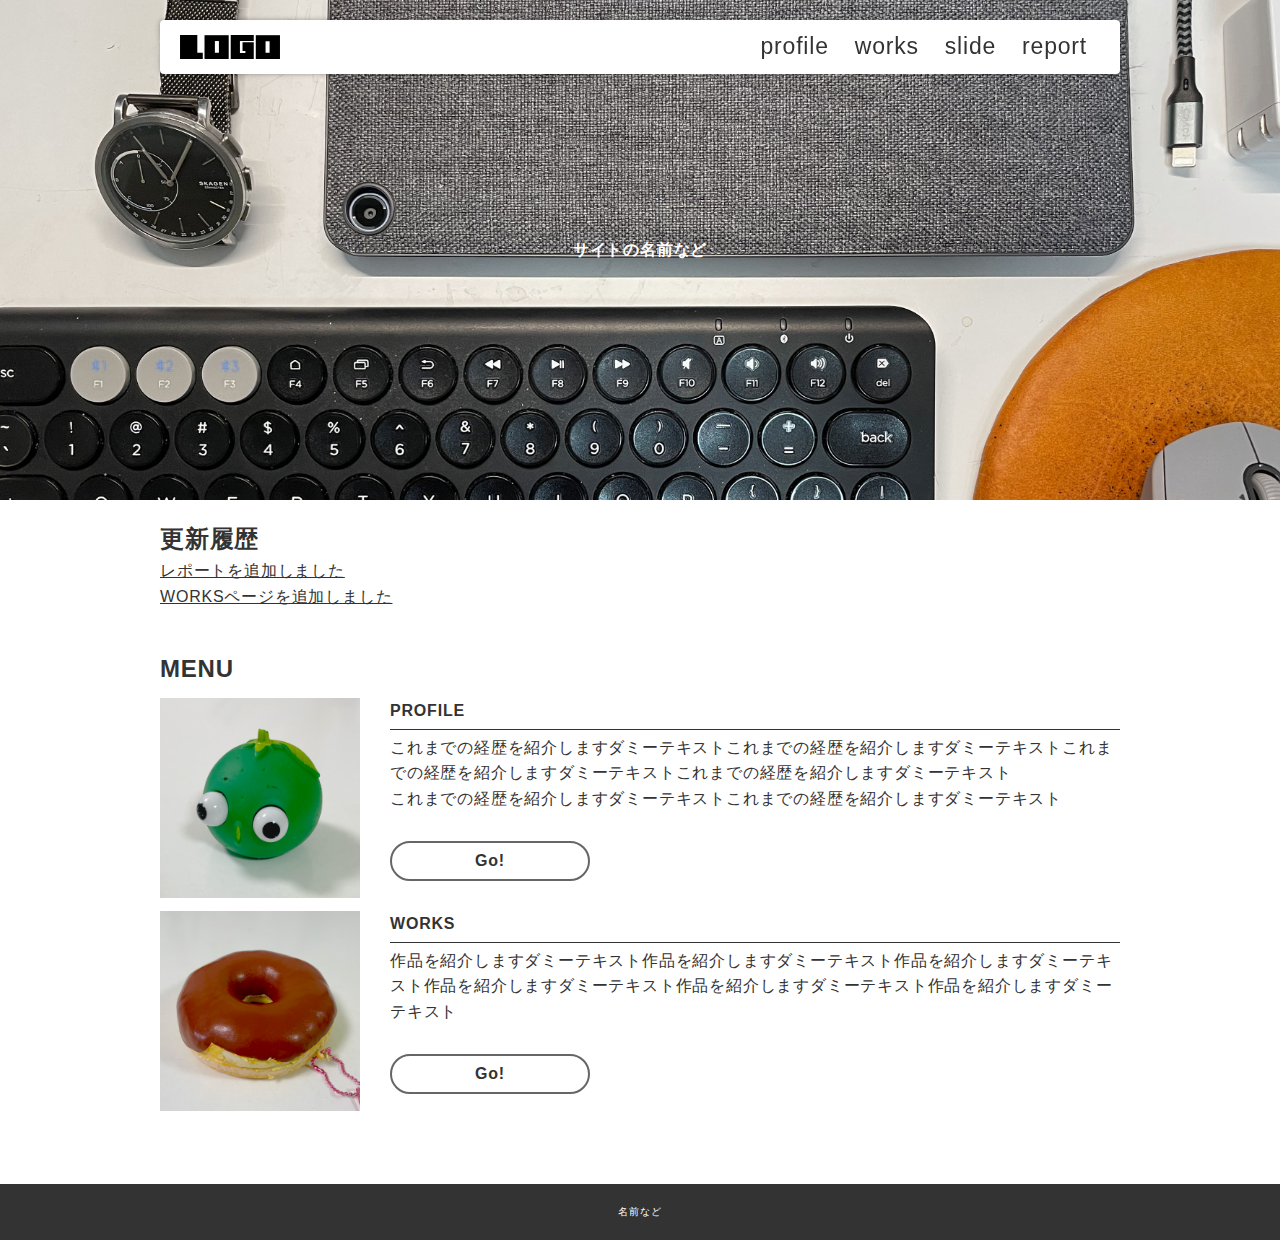
==== index.html @ d04bc8aa "Initial commit" ====
<!DOCTYPE html>
<html lang="ja">
  <head>
    <meta charset="UTF-8" />
    <meta http-equiv="X-UA-Compatible" content="IE=edge" />
    <meta name="viewport" content="width=device-width, initial-scale=1.0" />
    <link rel="stylesheet" href="./css/style.css" />

    <!-- cdnからjquery読み込み -->
    <script
      src="https://code.jquery.com/jquery-3.6.0.js"
      integrity="sha256-H+K7U5CnXl1h5ywQfKtSj8PCmoN9aaq30gDh27Xc0jk="
      crossorigin="anonymous"
    ></script>
    
    <script src="./js/main.js"></script>
    <title>トップページ</title>
  </head>
  <body>
    <header>
      <div class="inner">
        <div id="menu_btn"></div>
        <p id="header_logo">
          <a href="./index.html"><img src="./images/logo.svg" alt="" /></a>
        </p>
        <ul id="global_menu">
          <li><a href="./profile.html">profile</a></li>
          <li><a href="./works.html">works</a></li>
          <li><a href="./slide.html">slide</a></li>
          <li><a href="./report.html">report</a></li>
        </ul>
      </div>
    </header>

    <div class="top_eye_catch">サイトの名前など</div>

    <div class="contents">
      <section class="sec">
        <h2>更新履歴</h2>
        <ul>
          <li><a href="./report.html">レポートを追加しました</a></li>
          <li><a href="./works.html">WORKSページを追加しました</a></li>
        </ul>
      </section>

      <section class="sec">
        <h2>MENU</h2>
        <div class="link_menu">
          <div class="each_link">
            <div class="link_pic">
              <img src="./images/toy01.jpg" />
            </div>
            <div class="link_txt">
              <p class="link_title">PROFILE</p>
              <div>
                これまでの経歴を紹介しますダミーテキストこれまでの経歴を紹介しますダミーテキストこれまでの経歴を紹介しますダミーテキストこれまでの経歴を紹介しますダミーテキスト<br />
                これまでの経歴を紹介しますダミーテキストこれまでの経歴を紹介しますダミーテキスト
              </div>
              <a class="link_btn" href="./profile.html">Go!</a>
            </div>
          </div>

          <div class="each_link">
            <div class="link_pic">
              <img src="./images/toy02.jpg" />
            </div>
            <div class="link_txt">
              <p class="link_title">WORKS</p>
              <div>
                作品を紹介しますダミーテキスト作品を紹介しますダミーテキスト作品を紹介しますダミーテキスト作品を紹介しますダミーテキスト作品を紹介しますダミーテキスト作品を紹介しますダミーテキスト
              </div>
              <a class="link_btn" href="./works.html">Go!</a>
            </div>
          </div>
        </div>
      </section>
    </div>

    <footer>名前など</footer>
  </body>
</html>
---- css/style.css ----
@charset "UTF-8";
/*======================================================
基本 全体の設定
======================================================*/
* {
  box-sizing: border-box;
  margin: 0;
  padding: 0;
}

html,
body {
  height: 100%;
  font-feature-settings: "palt";
  background-color: #fff;
  position: relative;
}

body {
  font-size: 16px;
  line-height: 1.6;
  font-family: "游ゴシック体", YuGothic, "游ゴシック", "Yu Gothic", "ヒラギノ角ゴ ProN W3", "Hiragino Kaku Gothic ProN", "メイリオ", Meiryo, sans-serif;
  color: #333333;
  letter-spacing: 0.05em;
}

a {
  color: inherit;
  transition: 0.3s all;/* 値が変わった場合、0.3秒かけて変化する */
}

/* a:hoverはマウスオーバーしたときのセレクタ */
a:hover {
  opacity: 0.7;
}

/* 画像は親要素からはみ出さないように最大幅を100%に */
img {
  max-width: 100%;
  height: auto;
}

/* リストの先頭に・がつかないように */
li {
  list-style: none;
}

@media (min-width: 901px) {
  .sp_only {
    display: none !important;
  }
}

@media (max-width: 900px) {
  .pc_only {
    display: none !important;
  }
}




/*======================================================
header
======================================================*/
header {
  position: fixed;/* position: fixedにするとスクロールしても同じ位置に表示される */
  z-index: 2; /* z-indexはレイヤーの前後関係。数字が大きくなるほど手前 */
  max-width: 1000px;/* max-widthは最大幅 ウィンドウが小さくなればそれに合わせてせまくなる */
  top: 0;
  left: 0;
  right: 0;
  margin: auto;
}

header a {
  display: block;
  text-decoration: none;/* a要素にもともと付く下線をなしに */
}

header .inner {
  background-color: #fff;
  position: relative;
  display: flex;
  justify-content: space-between;
  padding: 15px 20px;
  box-shadow: 0px 0px 5px rgba(0, 0, 0, 0.35);
  border-radius: 4px;
  margin: 20px;
}

/* ロゴ */
#header_logo img {
  display: block;
  width: 100px;
}

/* メニュー */
#global_menu {
  display: flex;
  font-size: 23px;
  position: relative;
}



#global_menu a {
  padding: 0px 13px;
  line-height: 1;
  position: relative;
}

#global_menu li {
  position: relative;
}

#global_menu li.current::before {
  content: "";
  bottom: 2px;
  position: absolute;
  width: 100%;
  height: 10px;
  background-color: #ccc;
}

#menu_btn{
  position: absolute;
  width: 40px;
  height: 40px;
  border-radius: 20px;
  right: 10px;
  top: 7px;
  background-color: #ccc;
  z-index: 30;
  cursor: pointer;
  display: none;
}

/* レスポンシブ */
@media (max-width: 900px) {
  header .inner {
    flex-direction: column;
  }

  #global_menu {
    flex-direction: column;
    display: none;
  }

  .open_menu #global_menu {
    display: flex;
  }

  #global_menu li a{
    padding: 10px 0;
    text-align: center;
  }

  #menu_btn{
    display: block;
  }
}

/*======================================================
footer
======================================================*/
footer {
  background-color: #333;
  color: #fff;
  text-align: center;
  padding: 20px;
  font-size: 10px;
}


/*======================================================
コンテンツ共通
======================================================*/

body.contents_page {/* classにcontents_pageが指定されているbodyタグ */
  padding-top: 100px;
}

.sec{
  margin-bottom: 40px;
}

.contents {
  max-width: 1000px;
  min-height: 600px;
  padding: 20px;
  margin: auto;
}

/* =================================================
トップページ
================================================= */
.top_eye_catch {
  height: 500px;
  color: #fff;
  font-weight: bold;
  background-image: url(../images/top.jpg);/* 背景画像 */
  background-size: cover;/* 背景画像のサイズ 要素いっぱいに表示 */
  background-position: center center;/* 背景画像の位置 */
  background-attachment: fixed;/* スクロールしたときの背景画像の位置 固定 */
  
  /* 上下左右中央テクニック https://ics.media/entry/17522/ */
  display: flex;
  align-items: center;
  justify-content: center;
}

.link_menu{
  padding-top: 10px;
}

.each_link{
  display: flex;
}

.each_link .link_pic{
  width: 200px;
}

.each_link .link_txt{
  margin-left: 30px;
  flex: 1;
}

.each_link .link_title{
  font-weight: bold;
  padding-bottom: 5px;
  margin-bottom: 5px;
  border-bottom: 1px solid #333;
}

a.link_btn{
  text-decoration: none;
  font-weight: bold;
  display: block;
  margin: 30px 0;
  border: 2px solid #666;
  padding: 5px;
  text-align: center;
  border-radius: 50px;
  width: 200px;
}

a.link_btn:hover{/* classがlink_btnのaタグのマウスオーバー時 */
  opacity: 1;/* 半透明にならないように上書き */
  border-radius: 0;
  color: #fff;
  background-color: #333;
}

/* =================================================
worksページ
================================================= */

.thumb_list {
  display: flex;
  flex-wrap: wrap;
  margin: 0 -10px;
}

.thumb_list li {
  width: 25%;
  padding: 10px;
}

@media (max-width: 900px) {
  .thumb_list li {
    width: 50%;
  }
}

@media (max-width: 500px) {
  .thumb_list li {
    width: 100%;
  }
}

.thumb_list li a {
  display: block;
  height: 120px;
  border: 1px solid #ccc;
  opacity: 1;
  overflow: hidden;/* はみ出た部分は隠す */
}

.thumb_list li a img {
  display: block;
  width: 100%;
  height: 100%;
  object-fit: cover;
  object-position: center center;
  
  transition: 0.4s all;
}

/* マウスオーバー時、中の画像が1.3倍になって10度傾く */
.thumb_list li a:hover img{
  transform: scale(1.3) rotate(10deg);
}

/*======================================================
reportページ
======================================================*/

.report_eye_catch {
  height: 300px;
  background-image: url(../images/report.jpg);
  background-size: cover;
  background-position: center center;
  display: flex;
  align-items: center;
  justify-content: center;
  color: #fff;
  font-weight: bold;
}

.report {
  border: 1px solid #ccc;
  padding: 40px;
}

.report .outline {
  margin-bottom: 40px;
  display: flex;
}

@media (max-width: 900px) {
  .report .outline {
    display: block;
  }
}

.report .outline .pic {
  width: 45%;
  border: 3px solid #999;
}

.report .outline .txt {
  flex: 1;
  padding-left: 20px;
}

.report h1 {
  margin-bottom: 20px;
  padding-left: 10px;
  border-left: 5px solid #ff9a02;
}

.ex_link {
  display: inline-block;
  position: relative;
  padding: 4px;
  padding-left: 26px;
}

.ex_link::before {
  box-sizing: border-box;
  content: "";
  display: block;
  width: 20px;
  height: 14px;
  border: 3px solid #666;
  border-radius: 3px;
  position: absolute;
  left: 0;
  top: 0;
  bottom: 0;
  margin: auto;
}

/* =================================================
profileページ
================================================= */
.profile_container{
  writing-mode: vertical-rl;
  width: 100%;
  height: 300px;
  overflow: auto;
}

.profile_container h3{
  margin-right: 30px;
}



/*======================================================
汎用
======================================================*/
.mb_m {
  margin-bottom: 20px;
}
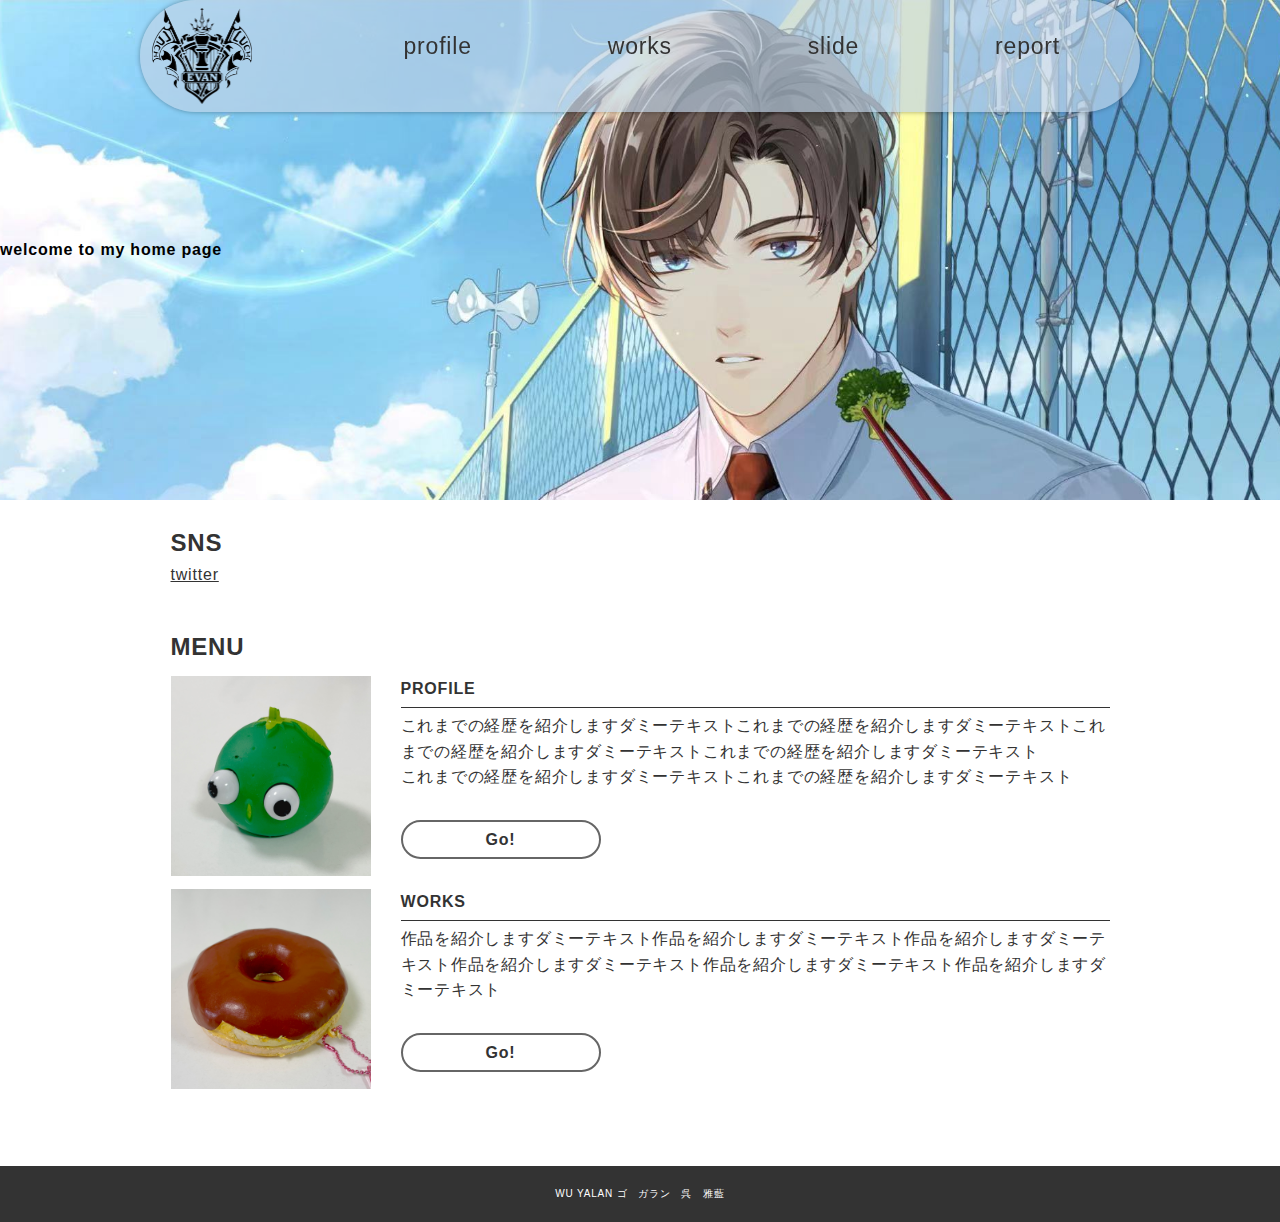
==== commit 04baf9ee: "Update index.html" ====
--- a/index.html
+++ b/index.html
@@ -21,7 +21,7 @@
       <div class="inner">
         <div id="menu_btn"></div>
         <p id="header_logo">
-          <a href="./index.html"><img src="./images/logo.svg" alt="" /></a>
+          <a href="./index.html"><img src="./images/666.png" alt="" /></a>
         </p>
         <ul id="global_menu">
           <li><a href="./profile.html">profile</a></li>
@@ -32,14 +32,13 @@
       </div>
     </header>
 
-    <div class="top_eye_catch">サイトの名前など</div>
+    <div class="top_eye_catch">welcome to my home page</div>
 
     <div class="contents">
       <section class="sec">
-        <h2>更新履歴</h2>
+        <h2>SNS</h2>
         <ul>
-          <li><a href="./report.html">レポートを追加しました</a></li>
-          <li><a href="./works.html">WORKSページを追加しました</a></li>
+          <li><a href="https://twitter.com/home">twitter</a></li>
         </ul>
       </section>
 
@@ -76,6 +75,6 @@
       </section>
     </div>
 
-    <footer>名前など</footer>
+    <footer>WU YALAN ゴ　ガラン　呉　雅藍</footer>
   </body>
 </html>
--- a/css/style.css
+++ b/css/style.css
@@ -79,14 +79,14 @@
 }
 
 header .inner {
-  background-color: #fff;
+  background-color: #bfd2e6ab;
   position: relative;
   display: flex;
   justify-content: space-between;
-  padding: 15px 20px;
+  padding: 8px 12px;
   box-shadow: 0px 0px 5px rgba(0, 0, 0, 0.35);
-  border-radius: 4px;
-  margin: 20px;
+  border-radius: 100px;
+  margin: 0px;
 }
 
 /* ロゴ */
@@ -105,7 +105,7 @@
 
 
 #global_menu a {
-  padding: 0px 13px;
+  padding: 27px 68px;
   line-height: 1;
   position: relative;
 }
@@ -186,9 +186,9 @@
 }
 
 .contents {
-  max-width: 1000px;
+  max-width: 987px;
   min-height: 600px;
-  padding: 20px;
+  padding: 24px;
   margin: auto;
 }
 
@@ -197,9 +197,9 @@
 ================================================= */
 .top_eye_catch {
   height: 500px;
-  color: #fff;
+  color: #000;
   font-weight: bold;
-  background-image: url(../images/top.jpg);/* 背景画像 */
+  background-image: url(../images/cc.jpg);/* 背景画像 */
   background-size: cover;/* 背景画像のサイズ 要素いっぱいに表示 */
   background-position: center center;/* 背景画像の位置 */
   background-attachment: fixed;/* スクロールしたときの背景画像の位置 固定 */
@@ -207,7 +207,7 @@
   /* 上下左右中央テクニック https://ics.media/entry/17522/ */
   display: flex;
   align-items: center;
-  justify-content: center;
+  justify-content: ;
 }
 
 .link_menu{
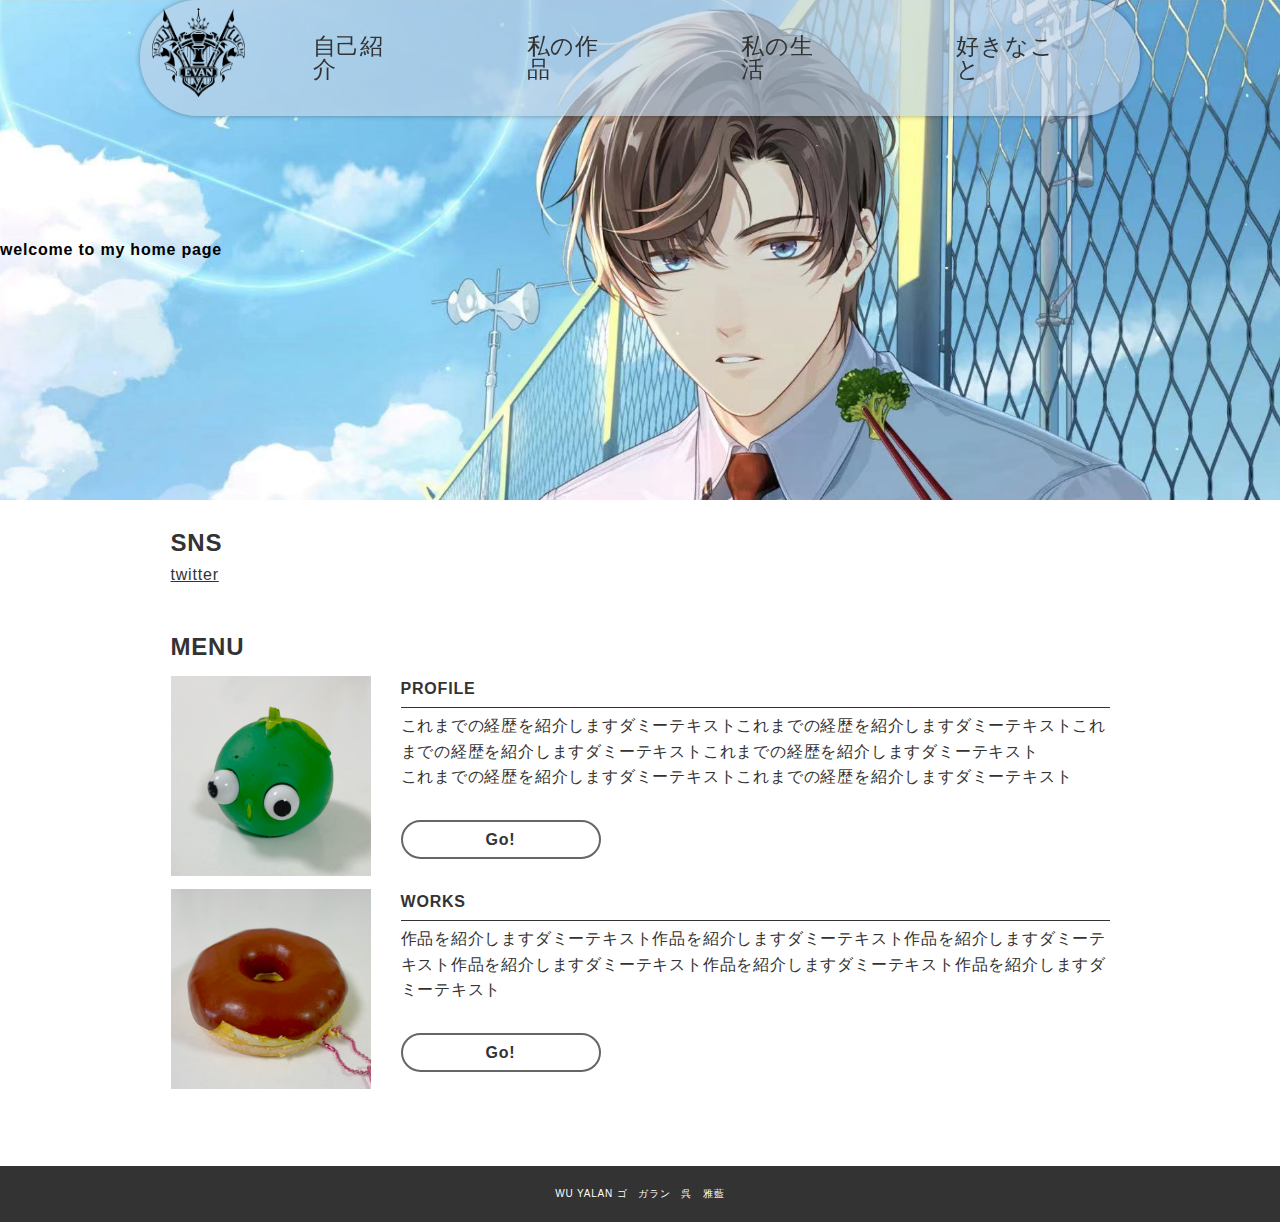
==== commit 2c5fa1b6: "Update index.html" ====
--- a/index.html
+++ b/index.html
@@ -24,10 +24,10 @@
           <a href="./index.html"><img src="./images/666.png" alt="" /></a>
         </p>
         <ul id="global_menu">
-          <li><a href="./profile.html">profile</a></li>
-          <li><a href="./works.html">works</a></li>
-          <li><a href="./slide.html">slide</a></li>
-          <li><a href="./report.html">report</a></li>
+          <li><a href="./profile.html">自己紹介</a></li>
+          <li><a href="./works.html">私の作品</a></li>
+          <li><a href="./slide.html">私の生活</a></li>
+          <li><a href="./report.html">好きなこと</a></li>
         </ul>
       </div>
     </header>
@@ -38,7 +38,7 @@
       <section class="sec">
         <h2>SNS</h2>
         <ul>
-          <li><a href="https://twitter.com/home">twitter</a></li>
+          <li><a href="https://twitter.com/ookimidori">twitter</a></li>
         </ul>
       </section>
 
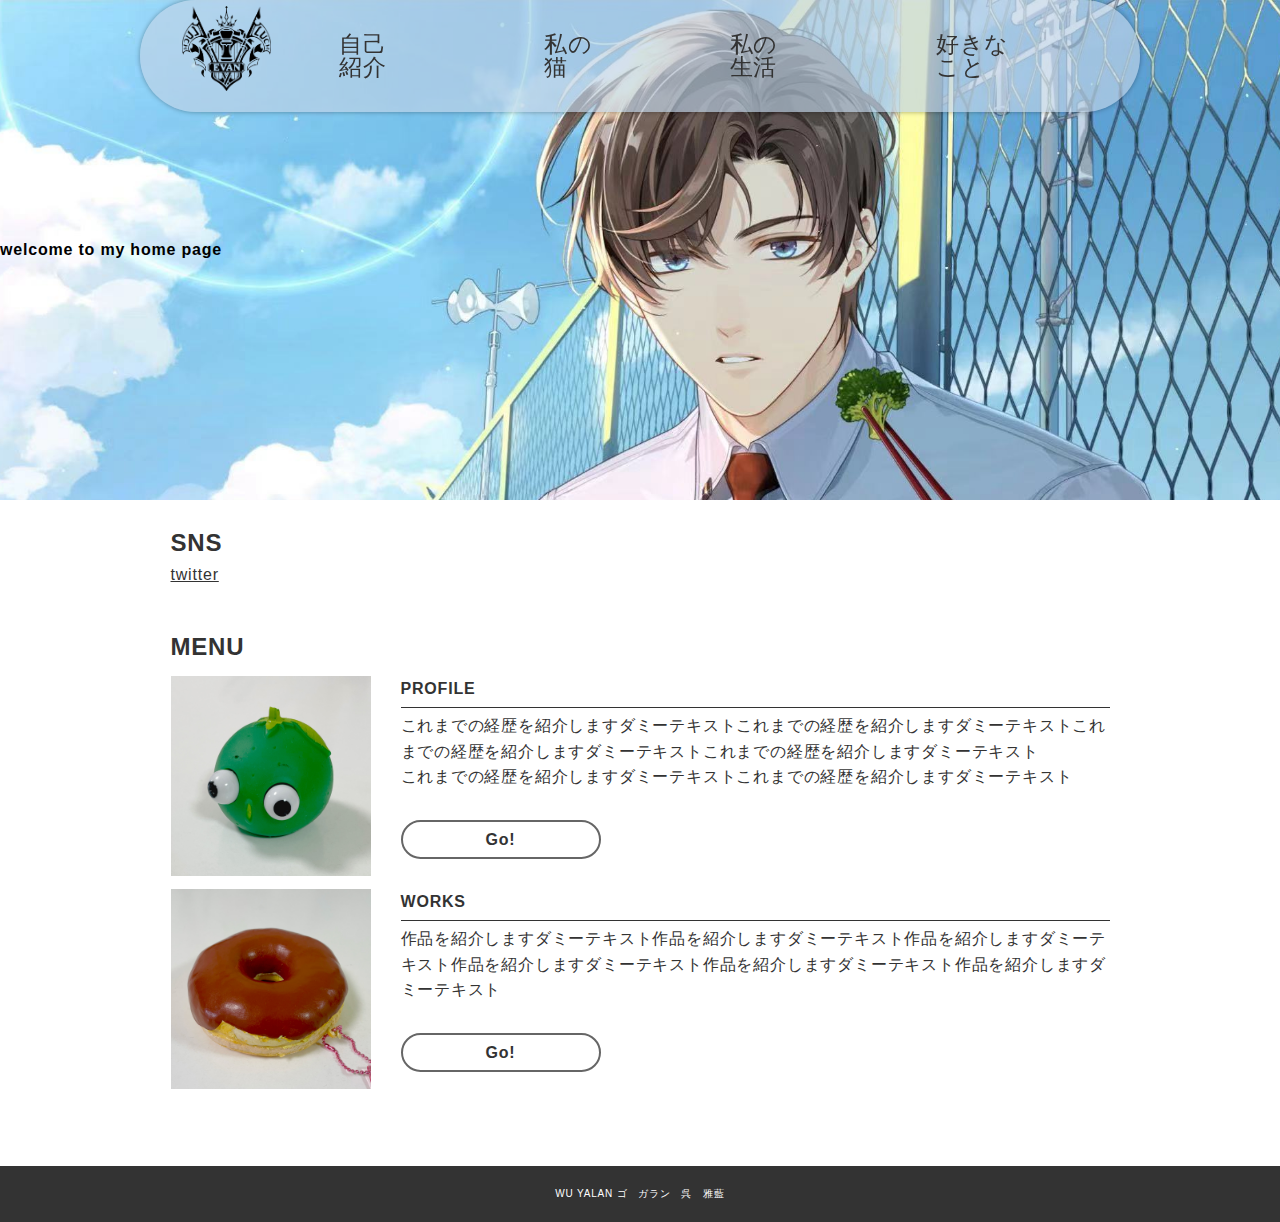
==== commit c839529a: "Update index.html" ====
--- a/index.html
+++ b/index.html
@@ -25,7 +25,7 @@
         </p>
         <ul id="global_menu">
           <li><a href="./profile.html">自己紹介</a></li>
-          <li><a href="./works.html">私の作品</a></li>
+          <li><a href="./works.html">私の猫</a></li>
           <li><a href="./slide.html">私の生活</a></li>
           <li><a href="./report.html">好きなこと</a></li>
         </ul>
--- a/css/style.css
+++ b/css/style.css
@@ -83,7 +83,7 @@
   position: relative;
   display: flex;
   justify-content: space-between;
-  padding: 8px 12px;
+  padding: 6px 42px;
   box-shadow: 0px 0px 5px rgba(0, 0, 0, 0.35);
   border-radius: 100px;
   margin: 0px;
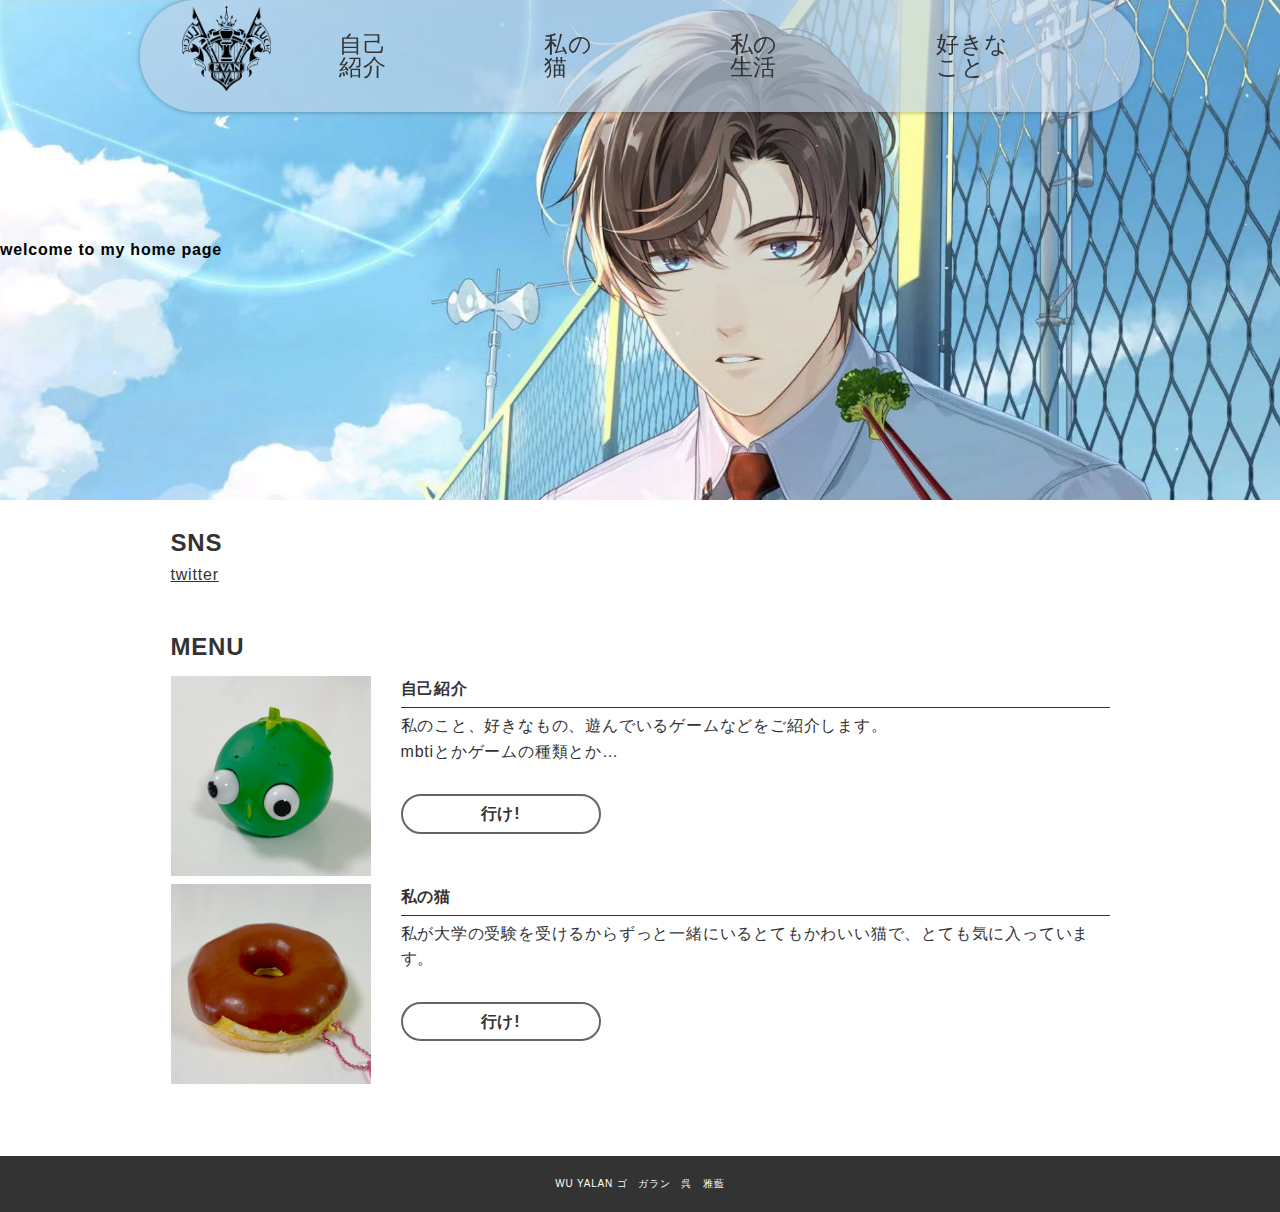
==== commit f77b17bd: "Update index.html" ====
--- a/index.html
+++ b/index.html
@@ -50,12 +50,12 @@
               <img src="./images/toy01.jpg" />
             </div>
             <div class="link_txt">
-              <p class="link_title">PROFILE</p>
+              <p class="link_title">自己紹介</p>
               <div>
-                これまでの経歴を紹介しますダミーテキストこれまでの経歴を紹介しますダミーテキストこれまでの経歴を紹介しますダミーテキストこれまでの経歴を紹介しますダミーテキスト<br />
-                これまでの経歴を紹介しますダミーテキストこれまでの経歴を紹介しますダミーテキスト
+                私のこと、好きなもの、遊んでいるゲームなどをご紹介します。<br />
+                mbtiとかゲームの種類とか…
               </div>
-              <a class="link_btn" href="./profile.html">Go!</a>
+              <a class="link_btn" href="./profile.html">行け!</a>
             </div>
           </div>
 
@@ -64,11 +64,11 @@
               <img src="./images/toy02.jpg" />
             </div>
             <div class="link_txt">
-              <p class="link_title">WORKS</p>
+              <p class="link_title">私の猫</p>
               <div>
-                作品を紹介しますダミーテキスト作品を紹介しますダミーテキスト作品を紹介しますダミーテキスト作品を紹介しますダミーテキスト作品を紹介しますダミーテキスト作品を紹介しますダミーテキスト
+                私が大学の受験を受けるからずっと一緒にいるとてもかわいい猫で、とても気に入っています。
               </div>
-              <a class="link_btn" href="./works.html">Go!</a>
+              <a class="link_btn" href="./works.html">行け!</a>
             </div>
           </div>
         </div>
--- a/css/style.css
+++ b/css/style.css
@@ -12,7 +12,6 @@
 body {
   height: 100%;
   font-feature-settings: "palt";
-  background-color: #fff;
   position: relative;
 }
 
@@ -309,7 +308,7 @@
 
 .report_eye_catch {
   height: 300px;
-  background-image: url(../images/report.jpg);
+  background-image: url(../images/z.jpg);
   background-size: cover;
   background-position: center center;
   display: flex;
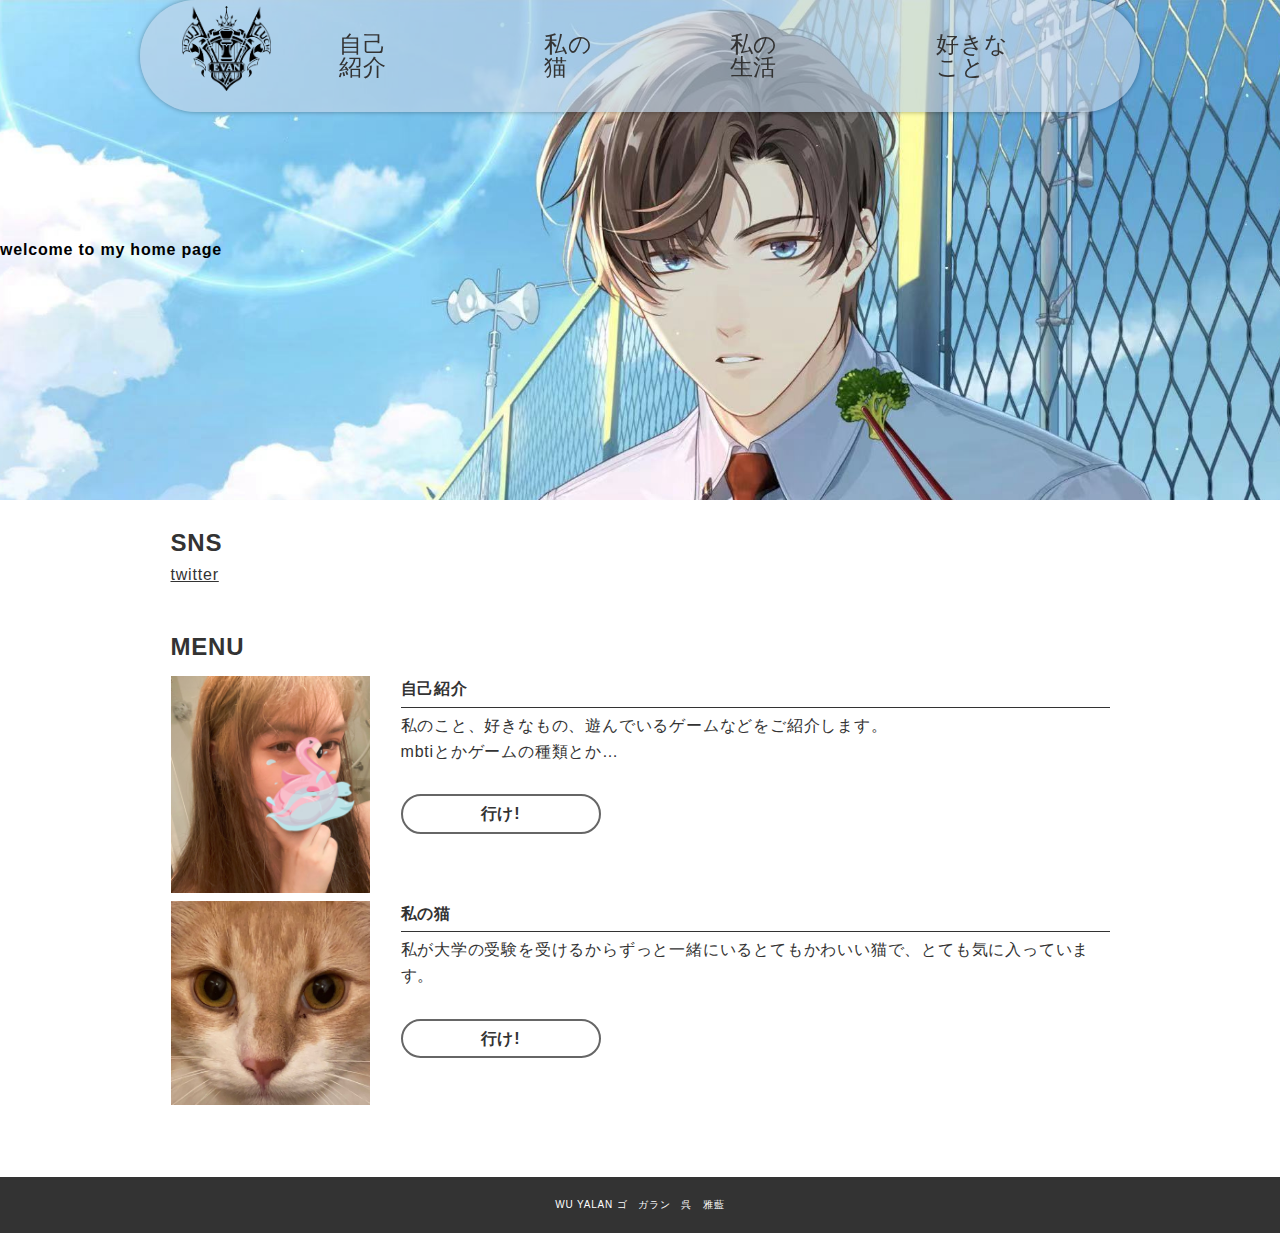
==== commit 3af523c6: "Update index.html" ====
--- a/index.html
+++ b/index.html
@@ -47,7 +47,7 @@
         <div class="link_menu">
           <div class="each_link">
             <div class="link_pic">
-              <img src="./images/toy01.jpg" />
+              <img src="./images/mn.png" />
             </div>
             <div class="link_txt">
               <p class="link_title">自己紹介</p>
@@ -61,7 +61,7 @@
 
           <div class="each_link">
             <div class="link_pic">
-              <img src="./images/toy02.jpg" />
+              <img src="./images/gg.png" />
             </div>
             <div class="link_txt">
               <p class="link_title">私の猫</p>
